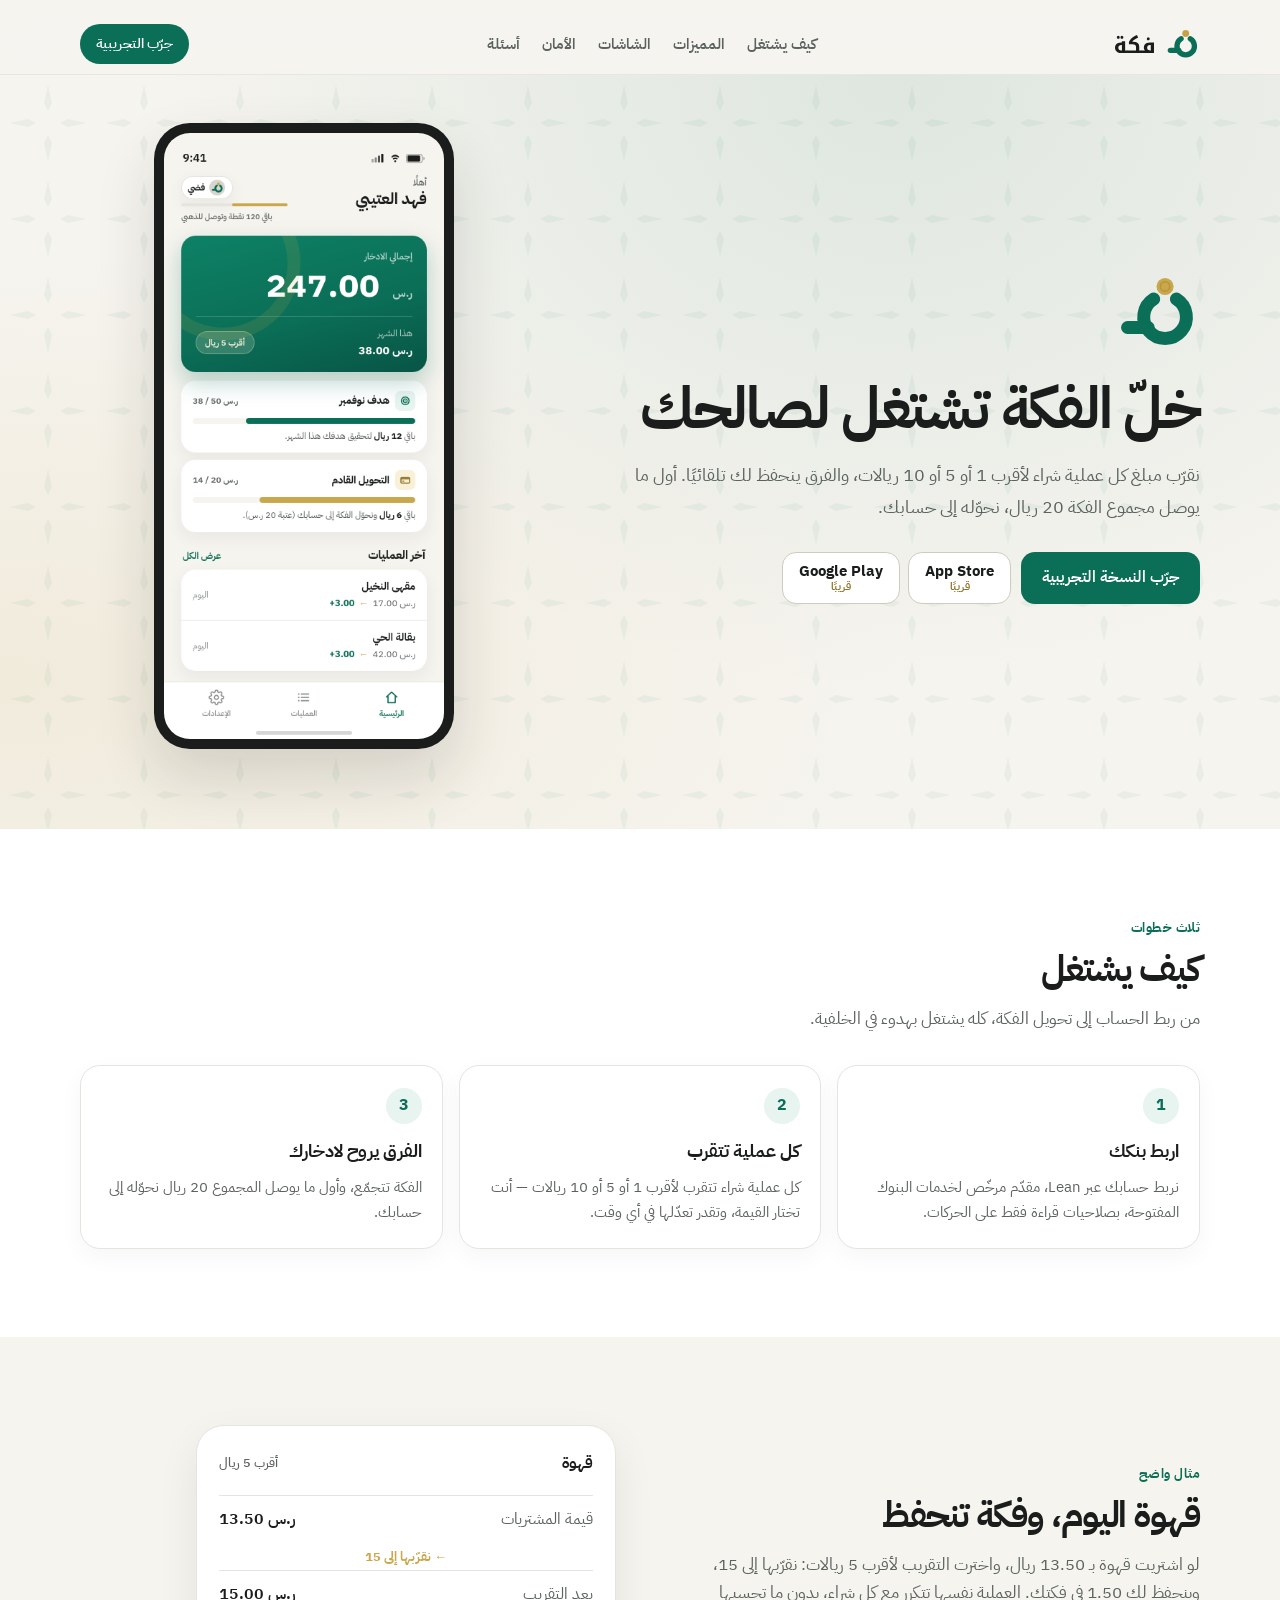
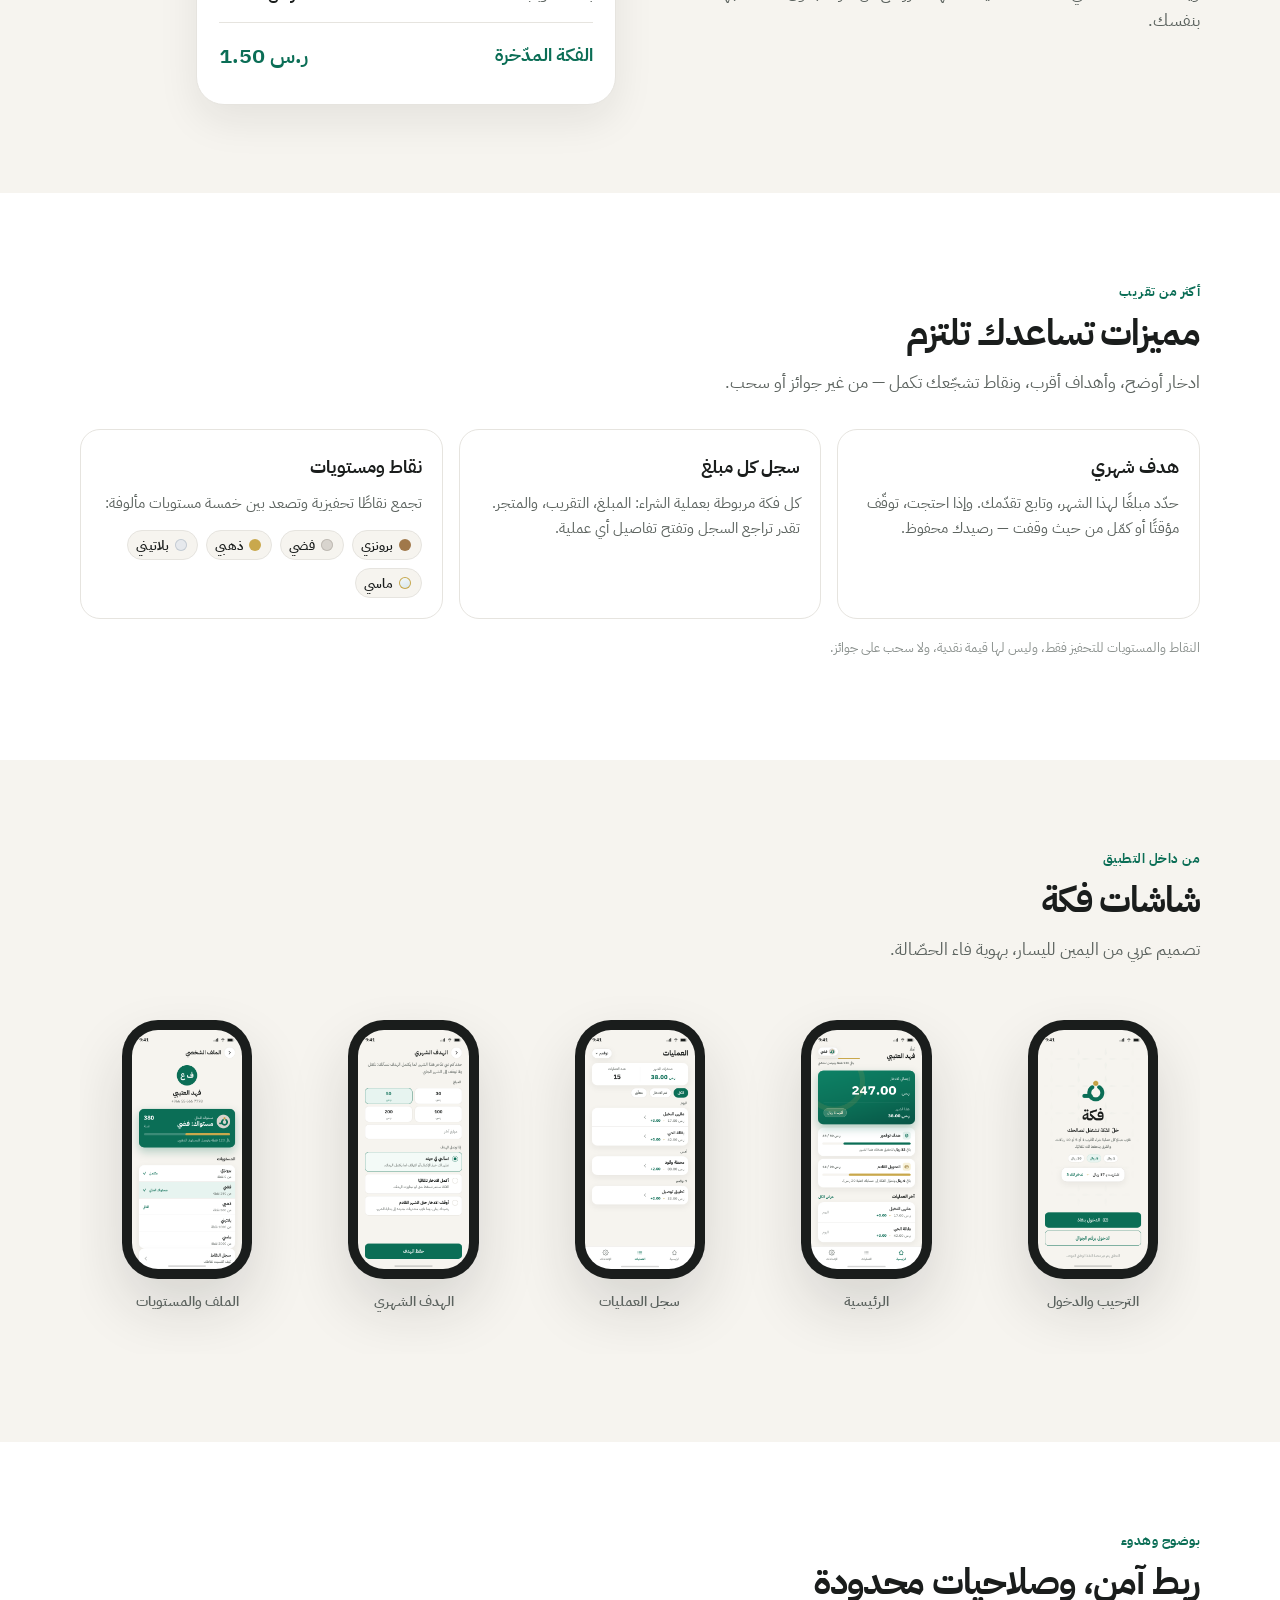
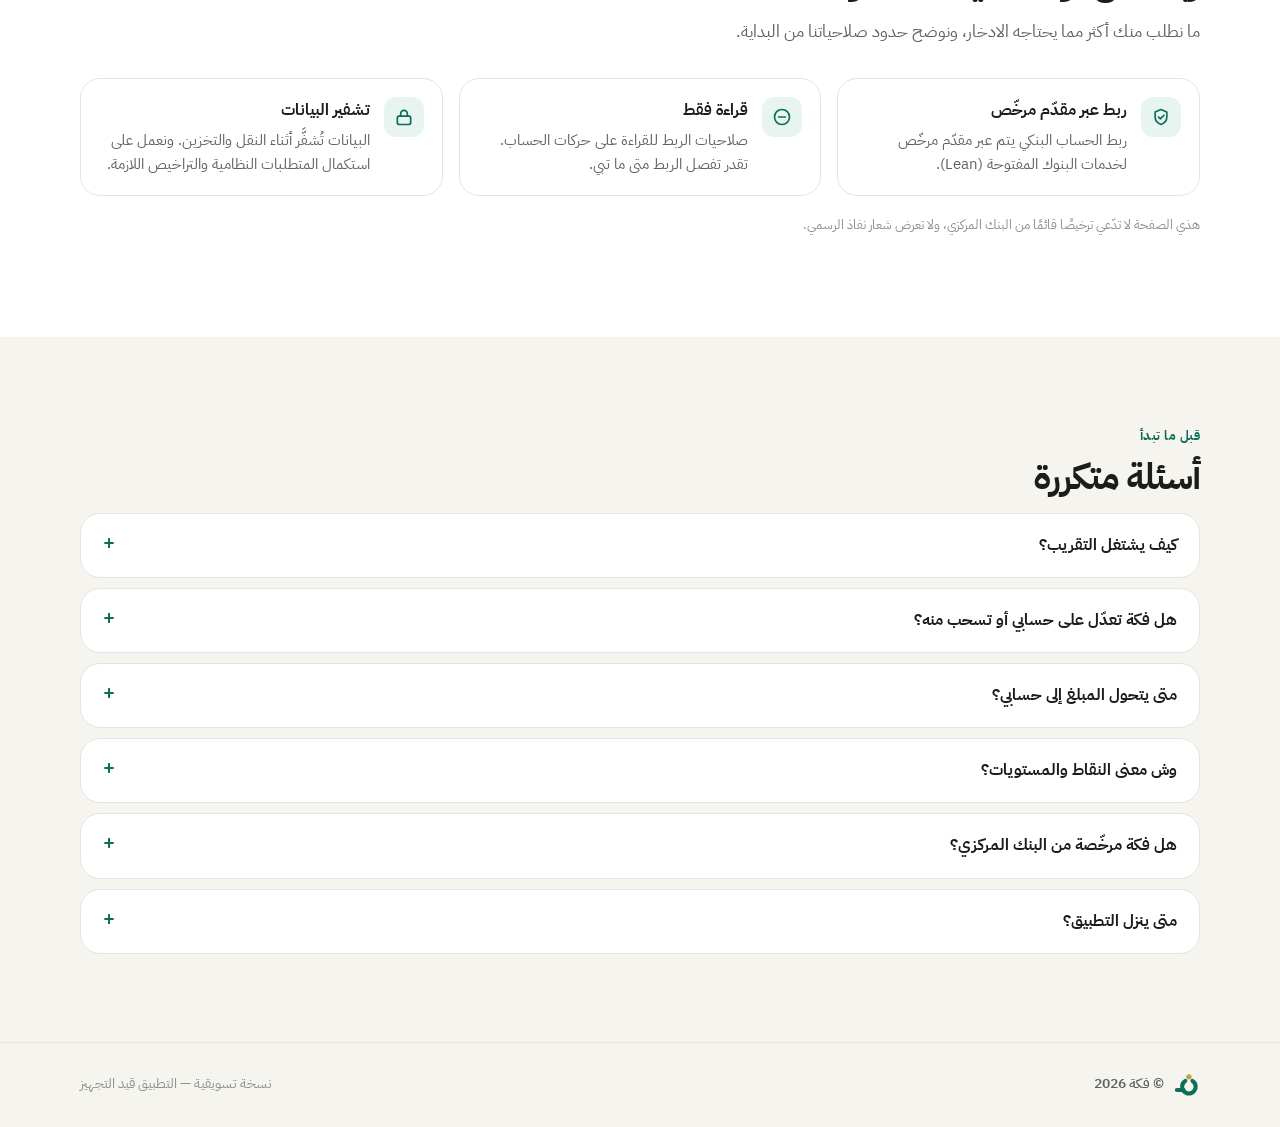
==== index.html @ 45e8d97d "Add the Fakka Arabic marketing landing page Mobile-first RTL page with the approved Fa al-Hissala ma" ====
<!DOCTYPE html>
<html lang="ar" dir="rtl">
<head>
  <meta charset="UTF-8" />
  <meta http-equiv="Cache-Control" content="no-cache, no-store, must-revalidate" />
  <meta name="viewport" content="width=device-width, initial-scale=1, viewport-fit=cover" />
  <meta name="theme-color" content="#F6F4EF" />
  <meta name="description" content="فكة تقرّب مبلغ كل عملية شراء وتحفظ الفرق في ادخارك تلقائيًا. اربط بنكك، وخلّ الفكة تشتغل لصالحك." />
  <meta name="apple-mobile-web-app-title" content="فكة" />
  <title>فكة — ادّخر فكة كل عملية تلقائيًا</title>
  <link rel="icon" type="image/png" href="icons/icon-192.png" />
  <link rel="apple-touch-icon" href="icons/apple-touch-icon.png" />
  <link rel="stylesheet" href="css/landing.css?v=20261116v" />
</head>
<body>
  <header class="site-header" id="top">
    <div class="wrap header-inner">
      <a class="brand" href="#top" aria-label="فكة — الصفحة الرئيسية">
        <img class="mark" src="img/logo/mark.svg" width="36" height="36" alt="" />
        <img class="word" src="img/logo/wordmark.svg" height="22" alt="فكة" />
      </a>
      <nav class="nav-links" aria-label="أقسام الصفحة">
        <a href="#how">كيف يشتغل</a>
        <a href="#features">المميزات</a>
        <a href="#screens">الشاشات</a>
        <a href="#trust">الأمان</a>
        <a href="#faq">أسئلة</a>
      </nav>
      <a class="header-cta" href="https://fakka-prototype.onrender.com/">جرّب التجريبية</a>
      <button type="button" class="nav-toggle" id="nav-toggle" aria-expanded="false" aria-controls="nav-panel" aria-label="القائمة">
        <svg width="18" height="18" viewBox="0 0 24 24" fill="none" stroke="currentColor" stroke-width="2.2" stroke-linecap="round" aria-hidden="true"><path d="M4 7h16M4 12h16M4 17h16"/></svg>
      </button>
    </div>
    <nav class="nav-panel wrap" id="nav-panel" hidden>
      <a href="#how">كيف يشتغل</a>
      <a href="#features">المميزات</a>
      <a href="#screens">الشاشات</a>
      <a href="#trust">الأمان</a>
      <a href="#faq">أسئلة</a>
    </nav>
  </header>

  <main>
    <section class="hero">
      <div class="hero-bg" aria-hidden="true"></div>
      <div class="wrap hero-grid">
        <div>
          <img class="hero-logo" src="img/logo/mark.svg" width="88" height="88" alt="شعار فكة — فاء الحصّالة" />
          <h1>خلّ الفكة تشتغل لصالحك</h1>
          <p class="lede">نقرّب مبلغ كل عملية شراء لأقرب 1 أو 5 أو 10 ريالات، والفرق ينحفظ لك تلقائيًا. أول ما يوصل مجموع الفكة 20 ريال، نحوّله إلى حسابك.</p>
          <div class="cta-row">
            <a class="btn btn-primary" href="https://fakka-prototype.onrender.com/">جرّب النسخة التجريبية</a>
            <div class="stores" aria-label="تحميل التطبيق">
              <span class="btn btn-store" aria-disabled="true">
                <span class="store-name">App Store</span>
                <span class="soon">قريبًا</span>
              </span>
              <span class="btn btn-store" aria-disabled="true">
                <span class="store-name">Google Play</span>
                <span class="soon">قريبًا</span>
              </span>
            </div>
          </div>
        </div>
        <div>
          <figure class="phone-frame">
            <img src="img/screens/home.png" width="780" height="1688" alt="الشاشة الرئيسية في فكة، تعرض إجمالي الادخار ومستوى فضي" />
          </figure>
        </div>
      </div>
    </section>

    <section class="section alt" id="how">
      <div class="wrap">
        <div class="section-kicker">ثلاث خطوات</div>
        <h2>كيف يشتغل</h2>
        <p class="section-lead">من ربط الحساب إلى تحويل الفكة، كله يشتغل بهدوء في الخلفية.</p>
        <div class="steps">
          <article class="step">
            <div class="step-n">1</div>
            <h3>اربط بنكك</h3>
            <p>نربط حسابك عبر <span class="ltr">Lean</span>، مقدّم مرخّص لخدمات البنوك المفتوحة، بصلاحيات قراءة فقط على الحركات.</p>
          </article>
          <article class="step">
            <div class="step-n">2</div>
            <h3>كل عملية تتقرب</h3>
            <p>كل عملية شراء تتقرب لأقرب 1 أو 5 أو 10 ريالات — أنت تختار القيمة، وتقدر تعدّلها في أي وقت.</p>
          </article>
          <article class="step">
            <div class="step-n">3</div>
            <h3>الفرق يروح لادخارك</h3>
            <p>الفكة تتجمّع، وأول ما يوصل المجموع 20 ريال نحوّله إلى حسابك.</p>
          </article>
        </div>
      </div>
    </section>

    <section class="section" id="example">
      <div class="wrap example">
        <div>
          <div class="section-kicker">مثال واضح</div>
          <h2>قهوة اليوم، وفكة تنحفظ</h2>
          <p class="section-lead">لو اشتريت قهوة بـ <span class="ltr">13.50</span> ريال، واخترت التقريب لأقرب 5 ريالات: نقرّبها إلى 15، وينحفظ لك 1.50 في فكتك. العملية نفسها تتكرر مع كل شراء، بدون ما تحسبها بنفسك.</p>
        </div>
        <div class="receipt" aria-label="مثال تقريب عملية قهوة">
          <div class="receipt-head">قهوة <span>أقرب 5 ريال</span></div>
          <div class="receipt-row"><span>قيمة المشتريات</span><span class="amt ltr">13.50 ر.س</span></div>
          <div class="arrow-note">← نقرّبها إلى 15</div>
          <div class="receipt-row"><span>بعد التقريب</span><span class="amt ltr">15.00 ر.س</span></div>
          <div class="receipt-row save"><span>الفكة المدّخرة</span><span class="amt ltr">1.50 ر.س</span></div>
        </div>
      </div>
    </section>

    <section class="section alt" id="features">
      <div class="wrap">
        <div class="section-kicker">أكثر من تقريب</div>
        <h2>مميزات تساعدك تلتزم</h2>
        <p class="section-lead">ادخار أوضح، وأهداف أقرب، ونقاط تشجّعك تكمل — من غير جوائز أو سحب.</p>
        <div class="features">
          <article class="feature">
            <h3>هدف شهري</h3>
            <p>حدّد مبلغًا لهذا الشهر، وتابع تقدّمك. وإذا احتجت، توقّف مؤقتًا أو كمّل من حيث وقفت — رصيدك محفوظ.</p>
          </article>
          <article class="feature">
            <h3>سجل كل مبلغ</h3>
            <p>كل فكة مربوطة بعملية الشراء: المبلغ، التقريب، والمتجر. تقدر تراجع السجل وتفتح تفاصيل أي عملية.</p>
          </article>
          <article class="feature">
            <h3>نقاط ومستويات</h3>
            <p>تجمع نقاطًا تحفيزية وتصعد بين خمسة مستويات مألوفة:</p>
            <div class="levels" aria-label="المستويات">
              <span class="level"><i class="dot l1" aria-hidden="true"></i>برونزي</span>
              <span class="level"><i class="dot l2" aria-hidden="true"></i>فضي</span>
              <span class="level"><i class="dot l3" aria-hidden="true"></i>ذهبي</span>
              <span class="level"><i class="dot l4" aria-hidden="true"></i>بلاتيني</span>
              <span class="level"><i class="dot l5" aria-hidden="true"></i>ماسي</span>
            </div>
          </article>
        </div>
        <p class="legal-note">النقاط والمستويات للتحفيز فقط، وليس لها قيمة نقدية، ولا سحب على جوائز.</p>
      </div>
    </section>

    <section class="section" id="screens">
      <div class="wrap">
        <div class="section-kicker">من داخل التطبيق</div>
        <h2>شاشات فكة</h2>
        <p class="section-lead">تصميم عربي من اليمين لليسار، بهوية فاء الحصّالة.</p>
        <div class="showcase-track">
          <figure class="shot">
            <div class="phone-frame"><img src="img/screens/welcome.png" width="780" height="1688" alt="شاشة الترحيب في فكة مع خيار الدخول بنفاذ أو برقم الجوال" /></div>
            <figcaption>الترحيب والدخول</figcaption>
          </figure>
          <figure class="shot">
            <div class="phone-frame"><img src="img/screens/home.png" width="780" height="1688" alt="الشاشة الرئيسية وتعرض إجمالي الادخار والهدف الشهري" /></div>
            <figcaption>الرئيسية</figcaption>
          </figure>
          <figure class="shot">
            <div class="phone-frame"><img src="img/screens/history.png" width="780" height="1688" alt="سجل العمليات مع مبلغ كل عملية والفكة المدّخرة" /></div>
            <figcaption>سجل العمليات</figcaption>
          </figure>
          <figure class="shot">
            <div class="phone-frame"><img src="img/screens/goal.png" width="780" height="1688" alt="إعدادات الهدف الشهري وخيارات الإيقاف والمتابعة" /></div>
            <figcaption>الهدف الشهري</figcaption>
          </figure>
          <figure class="shot">
            <div class="phone-frame"><img src="img/screens/profile.png" width="780" height="1688" alt="الملف الشخصي مع سلّم المستويات من برونزي إلى ماسي" /></div>
            <figcaption>الملف والمستويات</figcaption>
          </figure>
        </div>
      </div>
    </section>

    <section class="section alt" id="trust">
      <div class="wrap">
        <div class="section-kicker">بوضوح وهدوء</div>
        <h2>ربط آمن، وصلاحيات محدودة</h2>
        <p class="section-lead">ما نطلب منك أكثر مما يحتاجه الادخار، ونوضح حدود صلاحياتنا من البداية.</p>
        <div class="trust">
          <article class="trust-item">
            <div class="trust-ico" aria-hidden="true">
              <svg width="20" height="20" viewBox="0 0 24 24" fill="none" stroke="currentColor" stroke-width="2" stroke-linecap="round" stroke-linejoin="round"><path d="M12 3l7 3v6c0 4.5-3 7.5-7 9-4-1.5-7-4.5-7-9V6l7-3z"/><path d="M9 12l2.2 2.2L15.5 10"/></svg>
            </div>
            <div>
              <h3>ربط عبر مقدّم مرخّص</h3>
              <p>ربط الحساب البنكي يتم عبر مقدّم مرخّص لخدمات البنوك المفتوحة (<span class="ltr">Lean</span>).</p>
            </div>
          </article>
          <article class="trust-item">
            <div class="trust-ico" aria-hidden="true">
              <svg width="20" height="20" viewBox="0 0 24 24" fill="none" stroke="currentColor" stroke-width="2" stroke-linecap="round"><circle cx="12" cy="12" r="9"/><path d="M8 12h8"/></svg>
            </div>
            <div>
              <h3>قراءة فقط</h3>
              <p>صلاحيات الربط للقراءة على حركات الحساب. تقدر تفصل الربط متى ما تبي.</p>
            </div>
          </article>
          <article class="trust-item">
            <div class="trust-ico" aria-hidden="true">
              <svg width="20" height="20" viewBox="0 0 24 24" fill="none" stroke="currentColor" stroke-width="2" stroke-linecap="round"><rect x="4" y="11" width="16" height="10" rx="2"/><path d="M8 11V8a4 4 0 0 1 8 0v3"/></svg>
            </div>
            <div>
              <h3>تشفير البيانات</h3>
              <p>البيانات تُشفَّر أثناء النقل والتخزين. ونعمل على استكمال المتطلبات النظامية والتراخيص اللازمة.</p>
            </div>
          </article>
        </div>
        <p class="legal-note">هذي الصفحة لا تدّعي ترخيصًا قائمًا من البنك المركزي، ولا تعرض شعار نفاذ الرسمي.</p>
      </div>
    </section>

    <section class="section" id="faq">
      <div class="wrap">
        <div class="section-kicker">قبل ما تبدأ</div>
        <h2>أسئلة متكررة</h2>
        <div class="faq">
          <details>
            <summary>كيف يشتغل التقريب؟</summary>
            <div class="ans">تختار تقريب كل عملية لأقرب 1 أو 5 أو 10 ريالات. لو دفعت 13.50 واخترت أقرب 5، نقرّبها إلى 15 وينحفظ الفرق 1.50 في فكتك.</div>
          </details>
          <details>
            <summary>هل فكة تعدّل على حسابي أو تسحب منه؟</summary>
            <div class="ans">ربط البنك عبر <span class="ltr">Lean</span> بصلاحيات قراءة على الحركات. ما نفتح صلاحيات مطلقة على حسابك. تحويل الفكة إلى حسابك يتم عند وصول المجموع 20 ريال، وفق آلية التطبيق.</div>
          </details>
          <details>
            <summary>متى يتحول المبلغ إلى حسابي؟</summary>
            <div class="ans">لما يجتمع في فكتك 20 ريال أو أكثر، نحوّل المجموع إلى حسابك. تقدر تتابع الرصيد وقربه من التحويل من الشاشة الرئيسية.</div>
          </details>
          <details>
            <summary>وش معنى النقاط والمستويات؟</summary>
            <div class="ans">النقاط والمستويات (برونزي، فضي، ذهبي، بلاتيني، وماسي) للتحفيز فقط. ما لها قيمة نقدية، وما فيها سحب أو جوائز عشوائية، وما تُستبدل فلوسًا.</div>
          </details>
          <details>
            <summary>هل فكة مرخّصة من البنك المركزي؟</summary>
            <div class="ans">نعمل على الحصول على التراخيص اللازمة واستكمال المتطلبات النظامية. في هذه المرحلة لا ندّعي ترخيصًا قائمًا من البنك المركزي السعودي.</div>
          </details>
          <details>
            <summary>متى ينزل التطبيق؟</summary>
            <div class="ans">التطبيق قريبًا على <span class="ltr">App Store</span> و<span class="ltr">Google Play</span>. وإلى أن ينزل، تقدر تجرّب النسخة التجريبية للتصميم من الزر في أعلى الصفحة.</div>
          </details>
        </div>
      </div>
    </section>
  </main>

  <footer class="site-footer">
    <div class="wrap footer-inner">
      <div class="footer-brand">
        <img src="img/logo/mark.svg" width="28" height="28" alt="" />
        <span>© فكة 2026</span>
      </div>
      <div>نسخة تسويقية — التطبيق قيد التجهيز</div>
    </div>
  </footer>

  <script>
    (function () {
      var header = document.querySelector(".site-header");
      var btn = document.getElementById("nav-toggle");
      var panel = document.getElementById("nav-panel");
      if (!btn || !header || !panel) return;
      btn.addEventListener("click", function () {
        var open = header.classList.toggle("open");
        btn.setAttribute("aria-expanded", open ? "true" : "false");
        if (open) panel.removeAttribute("hidden");
        else panel.setAttribute("hidden", "");
      });
      panel.querySelectorAll("a").forEach(function (a) {
        a.addEventListener("click", function () {
          header.classList.remove("open");
          btn.setAttribute("aria-expanded", "false");
          panel.setAttribute("hidden", "");
        });
      });
    })();
  </script>
</body>
</html>
---- css/landing.css ----
@font-face {
  font-family: "IBM Plex Sans Arabic";
  font-style: normal;
  font-weight: 400;
  font-display: swap;
  src: url("../fonts/regular-ar.woff2") format("woff2");
  unicode-range: U+0600-06FF, U+0750-077F, U+0870-0891, U+0897-08E1, U+08E3-08FF, U+200C-200E, U+2010-2011, U+204F, U+2E41, U+FB50-FDFF, U+FE70-FE74, U+FE76-FEFC;
}
@font-face {
  font-family: "IBM Plex Sans Arabic";
  font-style: normal;
  font-weight: 400;
  font-display: swap;
  src: url("../fonts/regular-lat.woff2") format("woff2");
  unicode-range: U+0000-00FF, U+0131, U+0152-0153, U+02BB-02BC, U+02C6, U+02DA, U+02DC, U+0304, U+0308, U+0329, U+2000-206F, U+20AC, U+2122, U+2191, U+2193, U+2212, U+2215, U+FEFF, U+FFFD;
}
@font-face {
  font-family: "IBM Plex Sans Arabic";
  font-style: normal;
  font-weight: 500;
  font-display: swap;
  src: url("../fonts/medium-ar.woff2") format("woff2");
  unicode-range: U+0600-06FF, U+0750-077F, U+0870-0891, U+0897-08E1, U+08E3-08FF, U+200C-200E, U+2010-2011, U+204F, U+2E41, U+FB50-FDFF, U+FE70-FE74, U+FE76-FEFC;
}
@font-face {
  font-family: "IBM Plex Sans Arabic";
  font-style: normal;
  font-weight: 500;
  font-display: swap;
  src: url("../fonts/medium-lat.woff2") format("woff2");
  unicode-range: U+0000-00FF, U+0131, U+0152-0153, U+02BB-02BC, U+02C6, U+02DA, U+02DC, U+0304, U+0308, U+0329, U+2000-206F, U+20AC, U+2122, U+2191, U+2193, U+2212, U+2215, U+FEFF, U+FFFD;
}
@font-face {
  font-family: "IBM Plex Sans Arabic";
  font-style: normal;
  font-weight: 600;
  font-display: swap;
  src: url("../fonts/semibold-ar.woff2") format("woff2");
  unicode-range: U+0600-06FF, U+0750-077F, U+0870-0891, U+0897-08E1, U+08E3-08FF, U+200C-200E, U+2010-2011, U+204F, U+2E41, U+FB50-FDFF, U+FE70-FE74, U+FE76-FEFC;
}
@font-face {
  font-family: "IBM Plex Sans Arabic";
  font-style: normal;
  font-weight: 600;
  font-display: swap;
  src: url("../fonts/semibold-lat.woff2") format("woff2");
  unicode-range: U+0000-00FF, U+0131, U+0152-0153, U+02BB-02BC, U+02C6, U+02DA, U+02DC, U+0304, U+0308, U+0329, U+2000-206F, U+20AC, U+2122, U+2191, U+2193, U+2212, U+2215, U+FEFF, U+FFFD;
}
@font-face {
  font-family: "IBM Plex Sans Arabic";
  font-style: normal;
  font-weight: 700;
  font-display: swap;
  src: url("../fonts/bold-ar.woff2") format("woff2");
  unicode-range: U+0600-06FF, U+0750-077F, U+0870-0891, U+0897-08E1, U+08E3-08FF, U+200C-200E, U+2010-2011, U+204F, U+2E41, U+FB50-FDFF, U+FE70-FE74, U+FE76-FEFC;
}
@font-face {
  font-family: "IBM Plex Sans Arabic";
  font-style: normal;
  font-weight: 700;
  font-display: swap;
  src: url("../fonts/bold-lat.woff2") format("woff2");
  unicode-range: U+0000-00FF, U+0131, U+0152-0153, U+02BB-02BC, U+02C6, U+02DA, U+02DC, U+0304, U+0308, U+0329, U+2000-206F, U+20AC, U+2122, U+2191, U+2193, U+2212, U+2215, U+FEFF, U+FFFD;
}

:root {
  --fk-primary: #0B6E56;
  --fk-primary-hover: #085546;
  --fk-primary-soft: #E7F4F0;
  --fk-gold: #C9A84C;
  --fk-gold-soft: #F8F1D8;
  --fk-canvas: #F6F4EF;
  --fk-surface: #FFFFFF;
  --fk-ink: #1A1D1C;
  --fk-ink-secondary: #5C635F;
  --fk-ink-tertiary: #8B918E;
  --fk-line: #E6E4DF;
  --fk-line-strong: #D0CBC0;
  --fk-radius-md: 14px;
  --fk-radius-lg: 20px;
  --fk-radius-xl: 28px;
  --fk-shadow: 0 16px 40px rgba(26, 29, 28, 0.08);
  --fk-shadow-lg: 0 28px 60px rgba(26, 29, 28, 0.14);
  --pad: 20px;
  --max: 1120px;
  --safe-top: max(env(safe-area-inset-top, 0px), 16px);
}

*, *::before, *::after { box-sizing: border-box; }
html {
  margin: 0;
  padding: 0;
  overflow-x: hidden;
  overflow-y: auto;
  -webkit-overflow-scrolling: touch;
  background: var(--fk-canvas);
}
body {
  margin: 0;
  padding: 0;
  min-height: 100vh;
  min-height: 100svh;
  overflow-x: hidden;
  color: var(--fk-ink);
  font-family: "IBM Plex Sans Arabic", "Segoe UI", Tahoma, sans-serif;
  font-weight: 400;
  line-height: 1.7;
  background: var(--fk-canvas);
  -webkit-font-smoothing: antialiased;
}
img { max-width: 100%; height: auto; display: block; }
a { color: var(--fk-primary); }
button, a { -webkit-tap-highlight-color: transparent; }
.ltr { direction: ltr; unicode-bidi: isolate; }

.wrap {
  width: min(var(--max), calc(100% - 2 * var(--pad)));
  margin-inline: auto;
}

/* Header — sticky, not a locked document */
.site-header {
  position: sticky;
  top: 0;
  z-index: 30;
  padding-top: calc(var(--safe-top) + 8px);
  padding-bottom: 10px;
  background: rgba(246, 244, 239, 0.88);
  -webkit-backdrop-filter: blur(18px);
  backdrop-filter: blur(18px);
  border-bottom: 1px solid rgba(26, 29, 28, 0.06);
}
.header-inner {
  display: flex;
  align-items: center;
  justify-content: space-between;
  gap: 16px;
}
.brand {
  display: flex;
  align-items: center;
  gap: 8px;
  text-decoration: none;
  color: inherit;
  flex-shrink: 0;
}
.brand img.mark { width: 36px; height: 36px; }
.brand img.word { height: 22px; width: auto; }
.nav-links {
  display: none;
  align-items: center;
  gap: 22px;
}
.nav-links a {
  text-decoration: none;
  color: var(--fk-ink-secondary);
  font-size: 14.5px;
  font-weight: 600;
}
.nav-links a:hover { color: var(--fk-primary); }
.header-cta {
  display: inline-flex;
  align-items: center;
  height: 40px;
  padding: 0 16px;
  border-radius: 999px;
  background: var(--fk-primary);
  color: #fff !important;
  text-decoration: none;
  font-size: 13.5px;
  font-weight: 600;
}
.header-cta:hover { background: var(--fk-primary-hover); }
.nav-toggle {
  display: inline-flex;
  align-items: center;
  justify-content: center;
  width: 40px;
  height: 40px;
  border: 1px solid var(--fk-line);
  border-radius: 12px;
  background: var(--fk-surface);
  color: var(--fk-ink);
  cursor: pointer;
}
.nav-panel {
  display: none;
  flex-direction: column;
  gap: 4px;
  padding: 8px var(--pad) 12px;
}
.nav-panel a {
  display: block;
  padding: 10px 4px;
  text-decoration: none;
  color: var(--fk-ink);
  font-weight: 600;
}
.site-header.open .nav-panel { display: flex; }

/* Hero */
.hero {
  position: relative;
  padding: 28px 0 56px;
  overflow: hidden;
}
.hero-bg {
  pointer-events: none;
  position: absolute;
  inset: 0;
  background-image:
    radial-gradient(ellipse at 70% 0%, rgba(11, 110, 86, 0.10), transparent 58%),
    radial-gradient(ellipse at 0% 80%, rgba(201, 168, 76, 0.12), transparent 50%),
    url("data:image/svg+xml;utf8,<svg xmlns='http://www.w3.org/2000/svg' width='96' height='96' viewBox='0 0 96 96'><path d='M48 10 L52 28 L48 36 L44 28 Z M48 86 L52 68 L48 60 L44 68 Z M10 48 L28 44 L36 48 L28 52 Z M86 48 L68 44 L60 48 L68 52 Z' fill='%230B6E56' fill-opacity='0.06'/></svg>");
  background-size: auto, auto, 96px 96px;
}
.hero-grid {
  position: relative;
  display: grid;
  gap: 36px;
  align-items: center;
}
.hero-logo { width: 88px; height: 88px; margin-bottom: 18px; }
.hero h1 {
  margin: 0;
  font-size: clamp(32px, 7.2vw, 58px);
  font-weight: 700;
  line-height: 1.22;
  letter-spacing: -0.03em;
}
.lede {
  margin: 14px 0 0;
  max-width: 36em;
  font-size: clamp(16px, 2.2vw, 18px);
  line-height: 1.8;
  color: var(--fk-ink-secondary);
}
.cta-row {
  display: flex;
  flex-wrap: wrap;
  gap: 10px;
  margin-top: 28px;
  align-items: center;
}
.btn {
  display: inline-flex;
  align-items: center;
  justify-content: center;
  gap: 8px;
  min-height: 52px;
  padding: 0 20px;
  border-radius: var(--fk-radius-md);
  font-family: inherit;
  font-size: 16px;
  font-weight: 600;
  text-decoration: none;
  border: 1.5px solid transparent;
}
.btn-primary { background: var(--fk-primary); color: #fff; }
.btn-primary:hover { background: var(--fk-primary-hover); }
.btn-store {
  background: var(--fk-surface);
  color: var(--fk-ink);
  border-color: var(--fk-line-strong);
  cursor: default;
  flex-direction: column;
  gap: 0;
  min-height: 52px;
  padding: 7px 16px;
  line-height: 1.25;
  text-align: center;
}
.btn-store .store-name { font-size: 14.5px; font-weight: 700; }
.btn-store .soon {
  font-size: 11px;
  font-weight: 600;
  color: #8A6A1E;
}
.stores { display: flex; flex-wrap: wrap; gap: 8px; }

.phone-frame {
  width: min(260px, 70vw);
  margin: 0 auto;
  background: #1A1D1C;
  border-radius: 36px;
  padding: 10px;
  box-shadow: var(--fk-shadow-lg);
}
.phone-frame img {
  width: 100%;
  border-radius: 26px;
  display: block;
}

/* Sections */
.section { padding: 64px 0; }
.section.alt { background: #fff; }
.section-kicker {
  font-size: 12.5px;
  font-weight: 700;
  letter-spacing: 0.04em;
  color: var(--fk-primary);
  margin-bottom: 8px;
}
.section h2 {
  margin: 0 0 12px;
  font-size: clamp(26px, 4vw, 36px);
  font-weight: 700;
  letter-spacing: -0.03em;
  line-height: 1.3;
}
.section-lead {
  margin: 0 0 32px;
  max-width: 36em;
  color: var(--fk-ink-secondary);
  font-size: 16.5px;
}

.steps {
  display: grid;
  gap: 16px;
}
.step {
  background: var(--fk-surface);
  border: 1px solid var(--fk-line);
  border-radius: var(--fk-radius-lg);
  padding: 22px 20px;
  box-shadow: 0 8px 24px rgba(26, 29, 28, 0.04);
}
.step-n {
  width: 36px;
  height: 36px;
  border-radius: 50%;
  background: var(--fk-primary-soft);
  color: var(--fk-primary);
  font-weight: 700;
  display: flex;
  align-items: center;
  justify-content: center;
  margin-bottom: 12px;
}
.step h3 { margin: 0 0 8px; font-size: 18px; font-weight: 700; }
.step p { margin: 0; color: var(--fk-ink-secondary); font-size: 15px; line-height: 1.7; }

/* Example receipt */
.example {
  display: grid;
  gap: 28px;
  align-items: center;
}
.receipt {
  background: var(--fk-surface);
  border-radius: var(--fk-radius-xl);
  box-shadow: var(--fk-shadow);
  border: 1px solid var(--fk-line);
  padding: 24px 22px 20px;
  max-width: 420px;
}
.receipt-head {
  display: flex;
  align-items: center;
  justify-content: space-between;
  margin-bottom: 18px;
  font-weight: 700;
  font-size: 16px;
}
.receipt-head span { color: var(--fk-ink-secondary); font-weight: 500; font-size: 13px; }
.receipt-row {
  display: flex;
  align-items: center;
  justify-content: space-between;
  padding: 10px 0;
  font-size: 15.5px;
  color: var(--fk-ink-secondary);
  border-top: 1px solid var(--fk-line);
}
.receipt-row .amt { font-weight: 600; color: var(--fk-ink); font-variant-numeric: tabular-nums; }
.receipt-row.save {
  color: var(--fk-primary);
  font-weight: 700;
  font-size: 18px;
  border-top: 1.5px solid var(--fk-line);
  padding-top: 14px;
  margin-top: 4px;
}
.receipt-row.save .amt { color: var(--fk-primary); font-size: 22px; }
.arrow-note {
  display: flex;
  align-items: center;
  justify-content: center;
  gap: 8px;
  color: var(--fk-gold);
  font-weight: 700;
  font-size: 13px;
  padding: 4px 0 2px;
}

/* Features */
.features {
  display: grid;
  gap: 16px;
}
.feature {
  background: var(--fk-surface);
  border: 1px solid var(--fk-line);
  border-radius: var(--fk-radius-lg);
  padding: 22px 20px 20px;
}
.feature h3 { margin: 0 0 8px; font-size: 18px; font-weight: 700; }
.feature p { margin: 0; color: var(--fk-ink-secondary); font-size: 15px; }
.levels {
  display: flex;
  flex-wrap: wrap;
  gap: 8px;
  margin-top: 14px;
}
.level {
  display: inline-flex;
  align-items: center;
  gap: 6px;
  height: 30px;
  padding: 0 10px 0 8px;
  border-radius: 999px;
  background: var(--fk-canvas);
  border: 1px solid var(--fk-line);
  font-size: 12.5px;
  font-weight: 600;
}
.dot { width: 12px; height: 12px; border-radius: 50%; flex-shrink: 0; }
.dot.l1 { background: #A0784A; }
.dot.l2 { background: #D8D4CE; box-shadow: inset 0 0 0 1px #C0BBB4; }
.dot.l3 { background: #C9A84C; }
.dot.l4 { background: #E6E9ED; box-shadow: inset 0 0 0 1px #C5CCD3; }
.dot.l5 {
  background: linear-gradient(160deg, #F7FBFC, #D5E4EA);
  box-shadow: inset 0 0 0 1px #C9A84C;
}
.legal-note {
  margin-top: 18px;
  font-size: 13px;
  color: var(--fk-ink-tertiary);
  line-height: 1.65;
}

/* Showcase */
.showcase-track {
  display: flex;
  gap: 20px;
  overflow-x: auto;
  overflow-y: hidden;
  scroll-snap-type: x mandatory;
  padding: 8px 0 24px;
  margin-inline: calc(-1 * var(--pad));
  padding-inline: var(--pad);
  -webkit-overflow-scrolling: touch;
}
.shot {
  flex: 0 0 220px;
  scroll-snap-align: start;
  text-align: center;
}
.shot figcaption {
  margin-top: 12px;
  font-size: 13.5px;
  font-weight: 600;
  color: var(--fk-ink-secondary);
}
.shot .phone-frame { width: 100%; margin: 0; }

/* Trust */
.trust {
  display: grid;
  gap: 16px;
}
.trust-item {
  display: flex;
  gap: 14px;
  align-items: flex-start;
  background: var(--fk-surface);
  border: 1px solid var(--fk-line);
  border-radius: var(--fk-radius-lg);
  padding: 18px 18px;
}
.trust-ico {
  flex-shrink: 0;
  width: 40px;
  height: 40px;
  border-radius: 12px;
  background: var(--fk-primary-soft);
  color: var(--fk-primary);
  display: flex;
  align-items: center;
  justify-content: center;
}
.trust-item h3 { margin: 0 0 4px; font-size: 16px; font-weight: 700; }
.trust-item p { margin: 0; font-size: 14.5px; color: var(--fk-ink-secondary); }

/* FAQ */
.faq { display: grid; gap: 10px; }
.faq details {
  background: var(--fk-surface);
  border: 1px solid var(--fk-line);
  border-radius: var(--fk-radius-lg);
  padding: 4px 4px;
}
.faq summary {
  cursor: pointer;
  list-style: none;
  padding: 14px 18px;
  font-weight: 700;
  font-size: 16px;
}
.faq summary::-webkit-details-marker { display: none; }
.faq summary::after {
  content: "+";
  float: left;
  color: var(--fk-primary);
  font-weight: 500;
  font-size: 20px;
  line-height: 1;
}
.faq details[open] summary::after { content: "–"; }
.faq .ans {
  padding: 0 18px 16px;
  color: var(--fk-ink-secondary);
  font-size: 15px;
  line-height: 1.75;
}

/* Footer */
.site-footer {
  padding: 28px 0 calc(28px + env(safe-area-inset-bottom, 0px));
  border-top: 1px solid var(--fk-line);
  color: var(--fk-ink-tertiary);
  font-size: 13.5px;
}
.footer-inner {
  display: flex;
  flex-wrap: wrap;
  gap: 10px 20px;
  align-items: center;
  justify-content: space-between;
}
.footer-brand { display: flex; align-items: center; gap: 8px; color: var(--fk-ink-secondary); font-weight: 600; }
.footer-brand img { width: 28px; height: 28px; }

@media (min-width: 800px) {
  :root { --pad: 32px; }
  .nav-toggle, .nav-panel { display: none !important; }
  .nav-links { display: flex; }
  .hero { padding: 48px 0 80px; }
  .hero-grid { grid-template-columns: 1.15fr 0.85fr; gap: 48px; }
  .phone-frame { width: 280px; margin: 0 auto; }
  .steps, .features, .trust { grid-template-columns: repeat(3, 1fr); }
  .example { grid-template-columns: 1fr 1fr; gap: 48px; }
  .showcase-track { margin-inline: 0; padding-inline: 2px; justify-content: space-between; gap: 16px; }
  .shot { flex: 0 1 200px; max-width: 200px; }
  .section { padding: 88px 0; }
}

@media (min-width: 1100px) {
  .shot { flex: 1 1 0; max-width: 210px; }
  .showcase-track { overflow-x: visible; }
  .hero-grid { gap: 64px; }
  .phone-frame { width: 300px; }
}
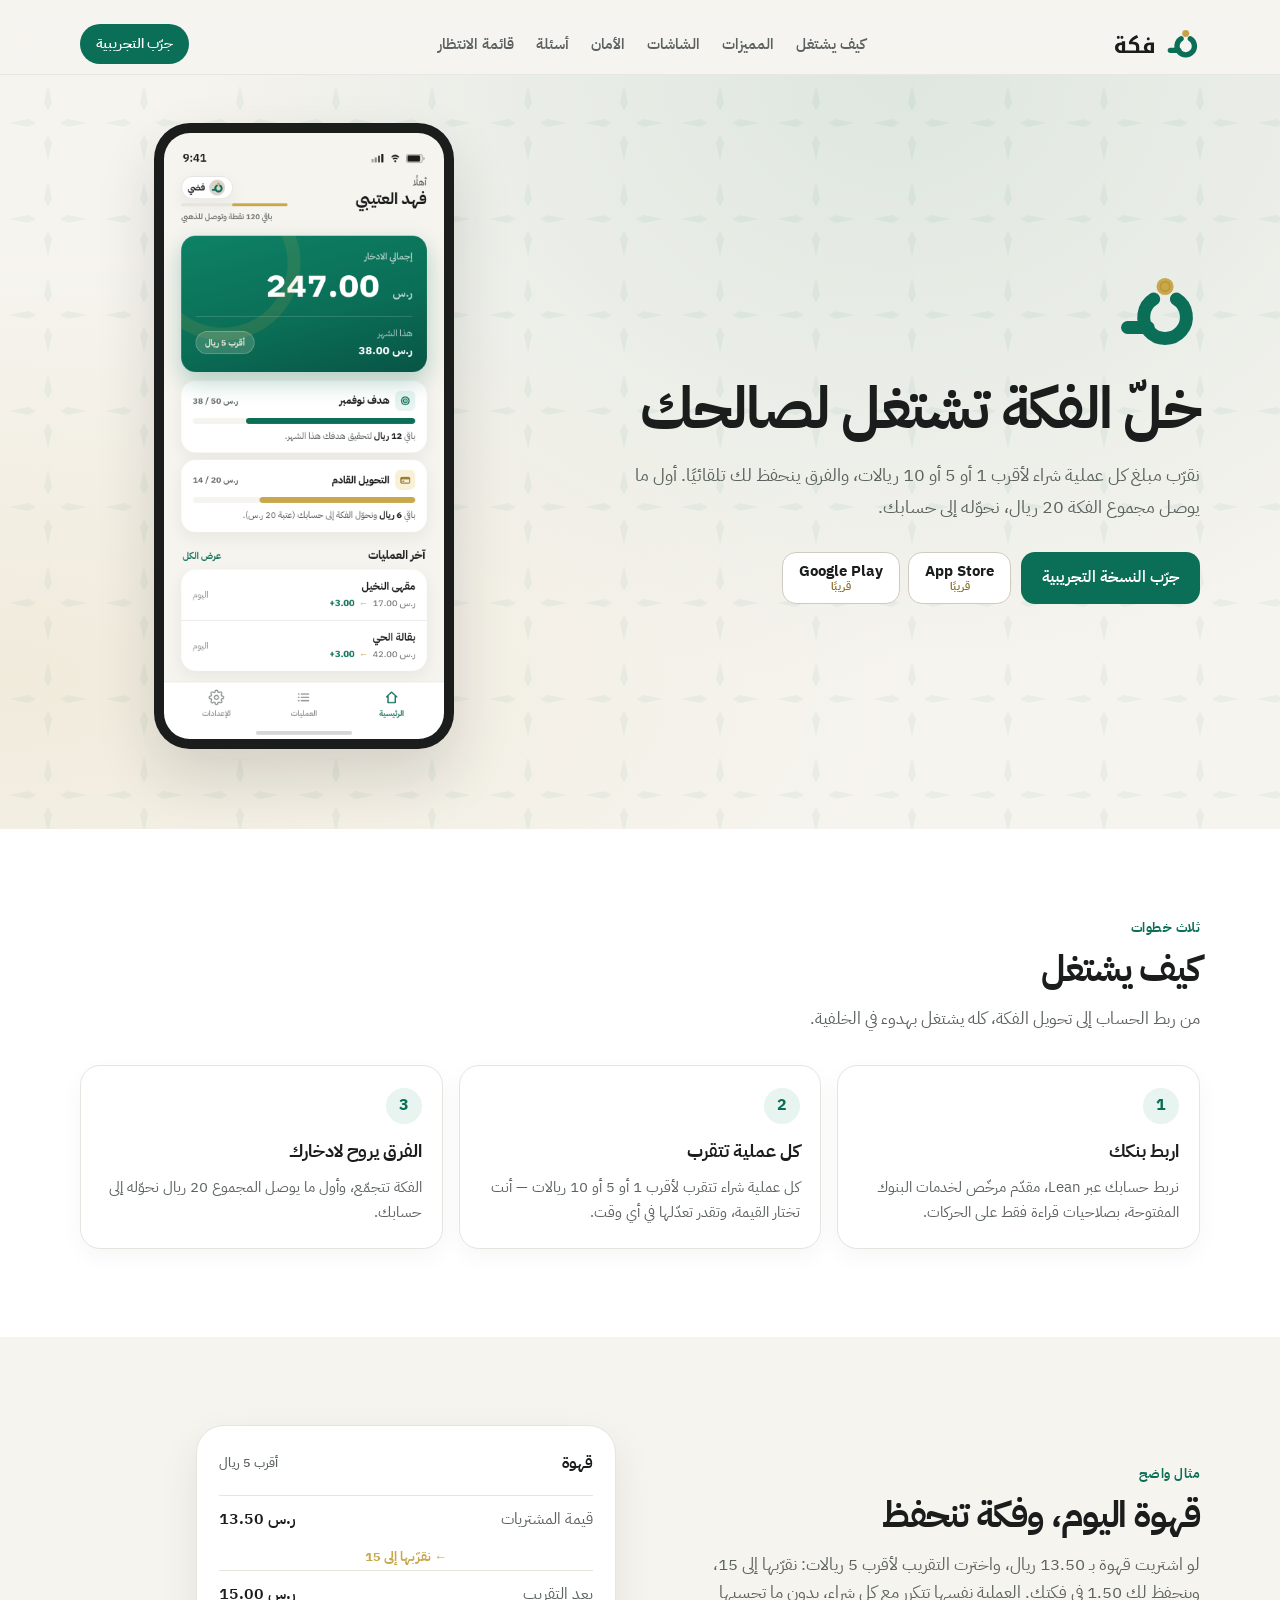
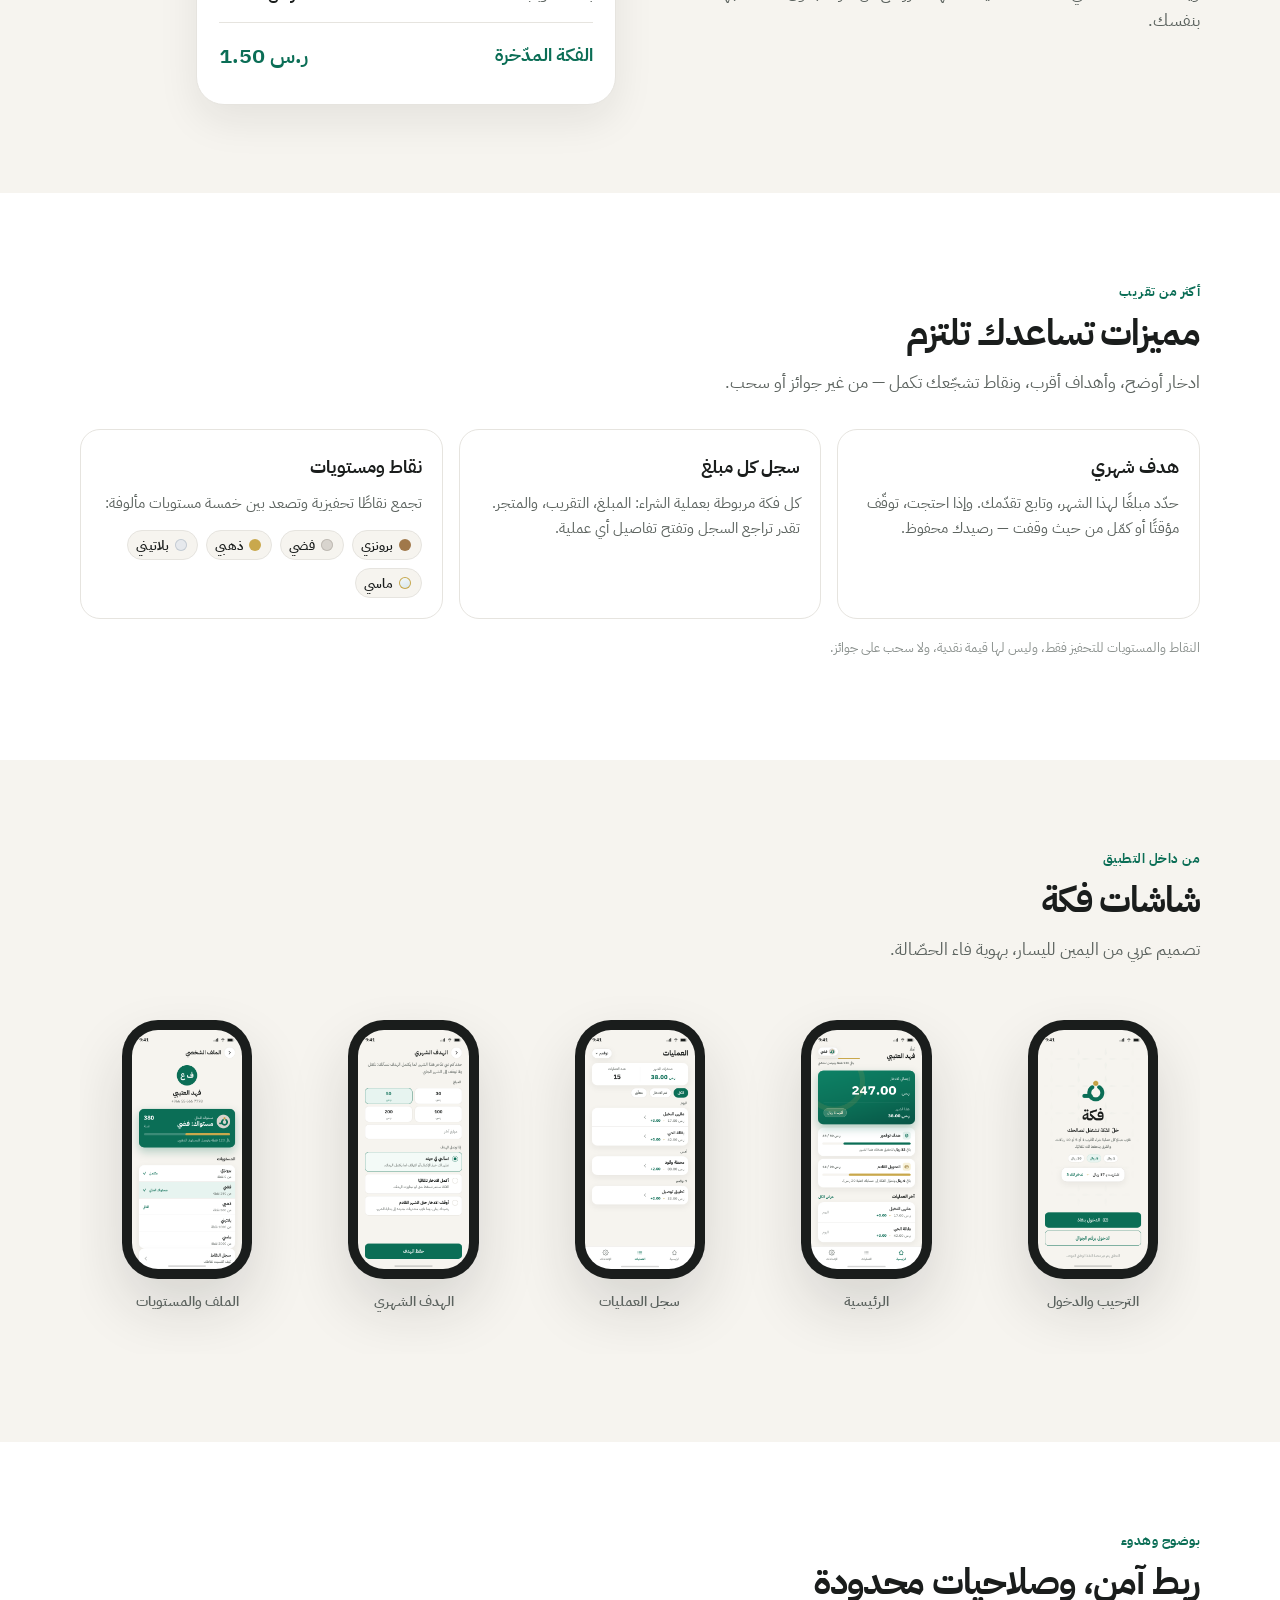
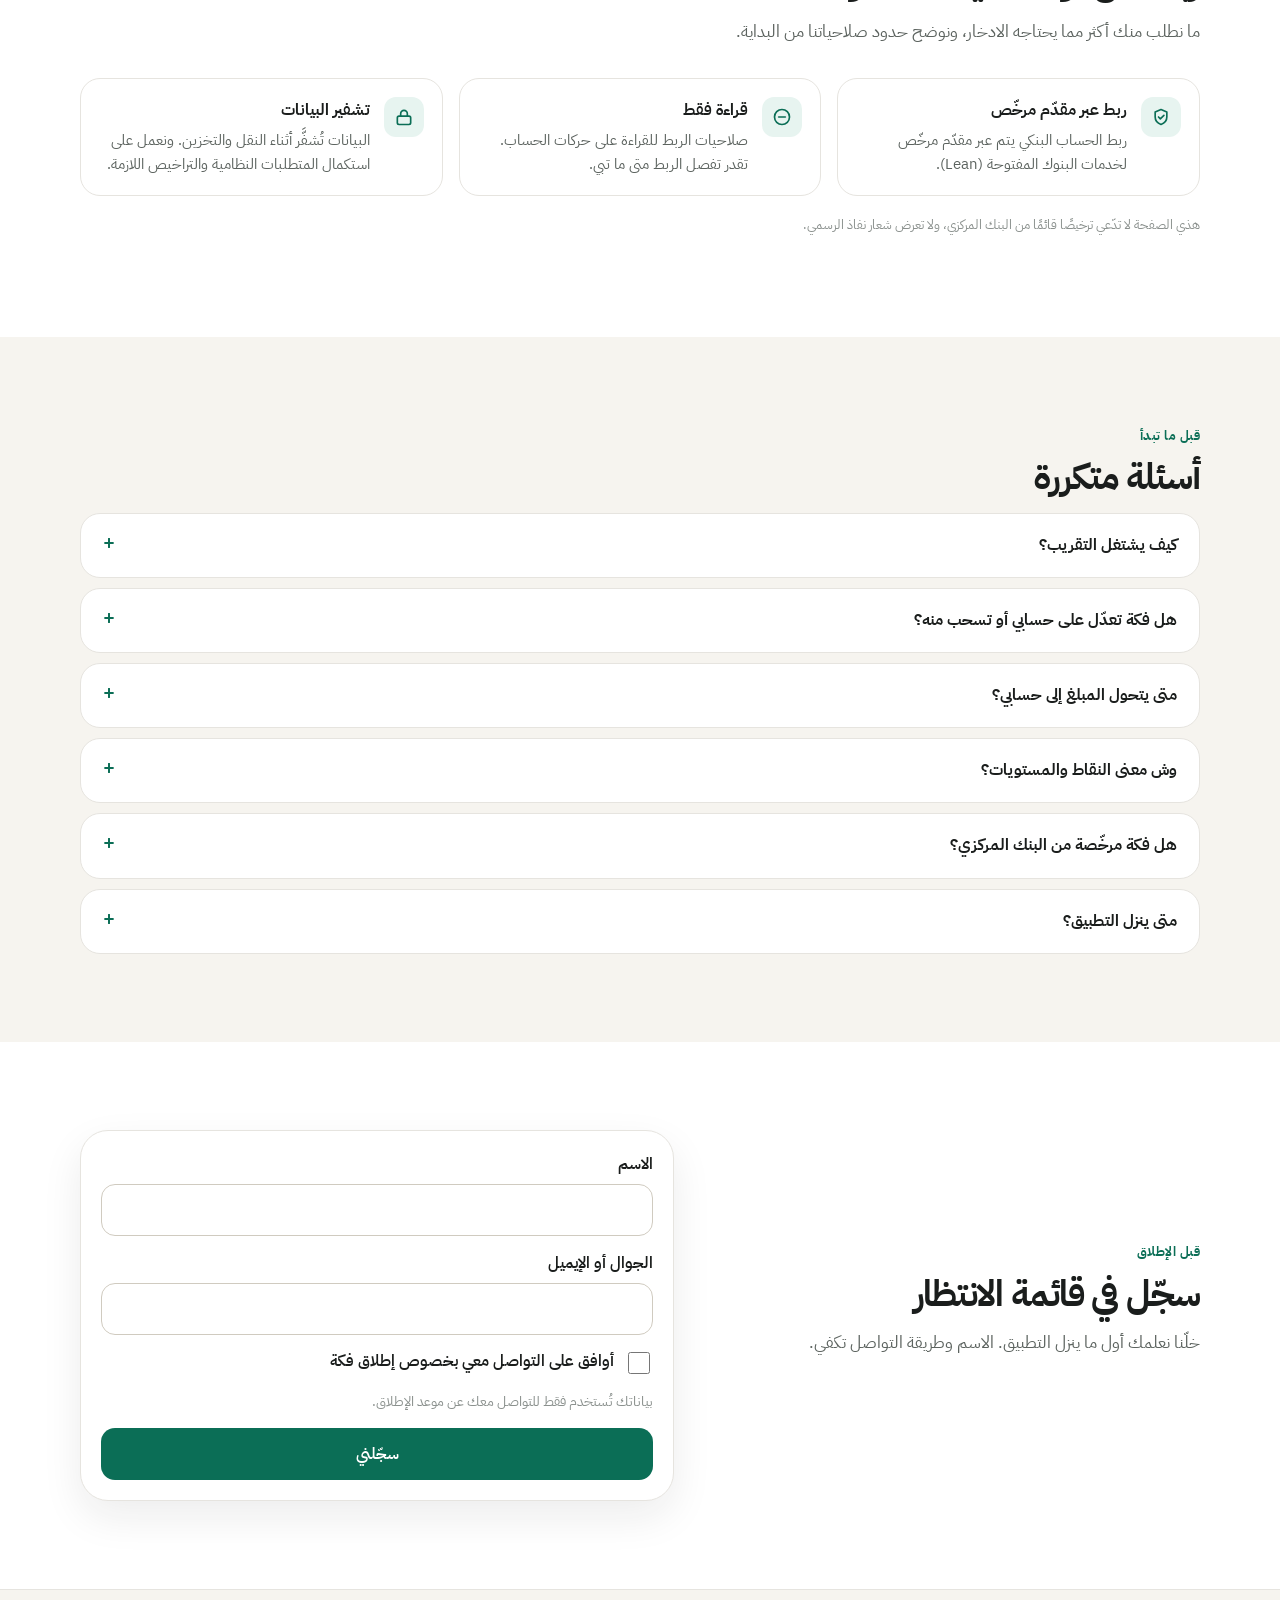
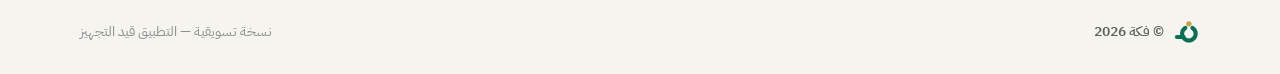
==== commit 275c11c2: "Add a waitlist form to the landing page. Collect a name, phone or email, and launch consent, then sh" ====
--- a/index.html
+++ b/index.html
@@ -10,7 +10,7 @@
   <title>فكة — ادّخر فكة كل عملية تلقائيًا</title>
   <link rel="icon" type="image/png" href="icons/icon-192.png" />
   <link rel="apple-touch-icon" href="icons/apple-touch-icon.png" />
-  <link rel="stylesheet" href="css/landing.css?v=20261116v" />
+  <link rel="stylesheet" href="css/landing.css?v=20261116w" />
 </head>
 <body>
   <header class="site-header" id="top">
@@ -25,6 +25,7 @@
         <a href="#screens">الشاشات</a>
         <a href="#trust">الأمان</a>
         <a href="#faq">أسئلة</a>
+        <a href="#waitlist">قائمة الانتظار</a>
       </nav>
       <a class="header-cta" href="https://fakka-prototype.onrender.com/">جرّب التجريبية</a>
       <button type="button" class="nav-toggle" id="nav-toggle" aria-expanded="false" aria-controls="nav-panel" aria-label="القائمة">
@@ -37,6 +38,7 @@
       <a href="#screens">الشاشات</a>
       <a href="#trust">الأمان</a>
       <a href="#faq">أسئلة</a>
+      <a href="#waitlist">قائمة الانتظار</a>
     </nav>
   </header>
 
@@ -237,9 +239,41 @@
           </details>
           <details>
             <summary>متى ينزل التطبيق؟</summary>
-            <div class="ans">التطبيق قريبًا على <span class="ltr">App Store</span> و<span class="ltr">Google Play</span>. وإلى أن ينزل، تقدر تجرّب النسخة التجريبية للتصميم من الزر في أعلى الصفحة.</div>
-          </details>
-        </div>
+            <div class="ans">التطبيق قريبًا على <span class="ltr">App Store</span> و<span class="ltr">Google Play</span>. سجّل في <a href="#waitlist">قائمة الانتظار</a> وبنراسلك عند الإطلاق، أو جرّب النسخة التجريبية من الزر في أعلى الصفحة.</div>
+          </details>
+        </div>
+      </div>
+    </section>
+    <section class="section alt" id="waitlist">
+      <div class="wrap waitlist-grid">
+        <div>
+          <div class="section-kicker">قبل الإطلاق</div>
+          <h2>سجّل في قائمة الانتظار</h2>
+          <p class="section-lead">خلّنا نعلمك أول ما ينزل التطبيق. الاسم وطريقة التواصل تكفي.</p>
+        </div>
+        <form class="waitlist-card" id="waitlist-form" novalidate>
+          <div class="hp" aria-hidden="true">
+            <label>Company<input type="text" name="company" tabindex="-1" autocomplete="off" /></label>
+          </div>
+          <label class="field">
+            <span>الاسم</span>
+            <input id="wl-name" name="name" type="text" autocomplete="name" maxlength="80" required />
+            <small class="field-error" id="wl-name-error" hidden></small>
+          </label>
+          <label class="field">
+            <span>الجوال أو الإيميل</span>
+            <input id="wl-contact" name="contact" type="text" inputmode="email" autocomplete="email" maxlength="254" required />
+            <small class="field-error" id="wl-contact-error" hidden></small>
+          </label>
+          <label class="consent">
+            <input id="wl-consent" name="consent" type="checkbox" />
+            <span>أوافق على التواصل معي بخصوص إطلاق فكة</span>
+          </label>
+          <small class="field-error" id="wl-consent-error" hidden></small>
+          <p class="waitlist-note">بياناتك تُستخدم فقط للتواصل معك عن موعد الإطلاق.</p>
+          <button class="btn btn-primary waitlist-submit" id="wl-submit" type="submit">سجّلني</button>
+          <p class="form-status" id="wl-status" role="status" hidden></p>
+        </form>
       </div>
     </section>
   </main>
@@ -255,6 +289,109 @@
   </footer>
 
   <script>
+    (function () {
+      var startedAt = Date.now();
+      var form = document.getElementById("waitlist-form");
+      if (form) {
+        var params = new URLSearchParams(window.location.search);
+        form.addEventListener("submit", function (event) {
+          event.preventDefault();
+          var name = document.getElementById("wl-name");
+          var contact = document.getElementById("wl-contact");
+          var consent = document.getElementById("wl-consent");
+          var status = document.getElementById("wl-status");
+          var button = document.getElementById("wl-submit");
+          clearError("wl-name-error");
+          clearError("wl-contact-error");
+          clearError("wl-consent-error");
+          status.hidden = true;
+          status.className = "form-status";
+          var nameValue = name.value.trim();
+          var contactValue = contact.value.trim();
+          var ok = true;
+          if ([...nameValue].length < 2) {
+            showError("wl-name-error", "اكتب اسمك (حرفين على الأقل).");
+            ok = false;
+          }
+          if (!looksLikeContact(contactValue)) {
+            showError("wl-contact-error", "أدخل رقم جوال سعودي أو بريدًا صحيحًا.");
+            ok = false;
+          }
+          if (!consent.checked) {
+            showError("wl-consent-error", "يلزم الموافقة حتى نقدر نتواصل معك.");
+            ok = false;
+          }
+          if (!ok) return;
+          button.disabled = true;
+          button.textContent = "جارٍ الإرسال…";
+          fetch("https://fakka-api.onrender.com/v1/waitlist", {
+            method: "POST",
+            headers: { "Content-Type": "application/json", "Accept": "application/json" },
+            body: JSON.stringify({
+              name: nameValue,
+              contact: contactValue,
+              consent: true,
+              consentText: "أوافق على التواصل معي بخصوص إطلاق فكة",
+              locale: document.documentElement.lang || "ar",
+              source: "landing",
+              utmSource: params.get("utm_source") || undefined,
+              utmMedium: params.get("utm_medium") || undefined,
+              utmCampaign: params.get("utm_campaign") || undefined,
+              utmContent: params.get("utm_content") || undefined,
+              utmTerm: params.get("utm_term") || undefined,
+              company: (form.elements.company && form.elements.company.value) || "",
+              startedAt: startedAt
+            })
+          }).then(function (response) {
+            return response.json().then(function (body) { return { ok: response.ok, status: response.status, body: body }; });
+          }).then(function (result) {
+            if (result.ok && result.body && result.body.alreadyRegistered) {
+              showStatus("هذا التواصل مسجّل من قبل. بنراسلك عند الإطلاق.", "duplicate");
+              return;
+            }
+            if (result.ok) {
+              form.reset();
+              showStatus("تم تسجيلك. بنراسلك لما ينزل التطبيق.", "ok");
+              return;
+            }
+            var code = result.body && result.body.code;
+            if (code === "INVALID_NAME") showError("wl-name-error", "اكتب اسمك (حرفين على الأقل).");
+            else if (code === "INVALID_CONTACT") showError("wl-contact-error", "أدخل رقم جوال سعودي أو بريدًا صحيحًا.");
+            else if (code === "CONSENT_REQUIRED") showError("wl-consent-error", "يلزم الموافقة حتى نقدر نتواصل معك.");
+            else if (code === "TOO_FAST") showStatus("ثواني ونقدر نستلم طلبك.", "err");
+            else if (code === "RATE_LIMITED") showStatus("محاولات كثيرة. حاول بعد قليل.", "err");
+            else showStatus("تعذر الإرسال. تحقق من الاتصال وحاول مرة ثانية.", "err");
+          }).catch(function () {
+            showStatus("تعذر الإرسال. تحقق من الاتصال وحاول مرة ثانية.", "err");
+          }).then(function () {
+            button.disabled = false;
+            button.textContent = "سجّلني";
+          });
+          function showStatus(message, kind) {
+            status.hidden = false;
+            status.textContent = message;
+            status.className = "form-status " + kind;
+          }
+        });
+      }
+      function showError(id, message) {
+        var node = document.getElementById(id);
+        if (!node) return;
+        node.hidden = false;
+        node.textContent = message;
+      }
+      function clearError(id) {
+        var node = document.getElementById(id);
+        if (!node) return;
+        node.hidden = true;
+        node.textContent = "";
+      }
+      function looksLikeContact(value) {
+        if (value.indexOf("@") !== -1) return /^[^\s@]+@[^\s@]+\.[^\s@]+$/.test(value);
+        var digits = value.replace(/[^\d٠-٩۰-۹+]/g, "");
+        return digits.replace(/\D/g, "").length >= 9;
+      }
+    })();
     (function () {
       var header = document.querySelector(".site-header");
       var btn = document.getElementById("nav-toggle");
--- a/css/landing.css
+++ b/css/landing.css
@@ -558,6 +558,61 @@
   .section { padding: 88px 0; }
 }
 
+/* Waitlist — in normal document flow, so the page itself scrolls on iOS. */
+.waitlist-grid { display: grid; gap: 24px; }
+.waitlist-card {
+  position: relative;
+  background: var(--fk-surface);
+  border: 1px solid var(--fk-line);
+  border-radius: var(--fk-radius-xl);
+  box-shadow: var(--fk-shadow);
+  padding: 20px;
+  display: flex;
+  flex-direction: column;
+  gap: 14px;
+}
+.hp {
+  position: absolute;
+  width: 1px;
+  height: 1px;
+  margin: -1px;
+  padding: 0;
+  overflow: hidden;
+  clip: rect(0, 0, 0, 0);
+  white-space: nowrap;
+  border: 0;
+}
+.field { display: flex; flex-direction: column; gap: 6px; font-weight: 600; }
+.field input {
+  width: 100%;
+  min-height: 52px;
+  border: 1px solid var(--fk-line-strong);
+  border-radius: var(--fk-radius-md);
+  padding: 0 14px;
+  font: inherit;
+  background: #fff;
+  color: var(--fk-ink);
+}
+.field input:focus { outline: 2px solid var(--fk-primary); border-color: var(--fk-primary); }
+.consent {
+  display: flex;
+  align-items: flex-start;
+  gap: 10px;
+  font-weight: 600;
+  line-height: 1.6;
+}
+.consent input { width: 22px; height: 22px; margin-top: 3px; flex: 0 0 auto; accent-color: var(--fk-primary); }
+.waitlist-note { margin: 0; color: var(--fk-ink-tertiary); font-size: 13.5px; }
+.waitlist-submit { width: 100%; min-height: 52px; }
+.waitlist-submit:disabled { opacity: 0.7; }
+.field-error { color: #C2302A; font-size: 13px; font-weight: 600; }
+.form-status { margin: 0; font-weight: 700; line-height: 1.6; }
+.form-status.ok, .form-status.duplicate { color: var(--fk-primary); }
+.form-status.err { color: #C2302A; }
+@media (min-width: 800px) {
+  .waitlist-grid { grid-template-columns: 0.9fr 1.1fr; gap: 40px; align-items: center; }
+}
+
 @media (min-width: 1100px) {
   .shot { flex: 1 1 0; max-width: 210px; }
   .showcase-track { overflow-x: visible; }
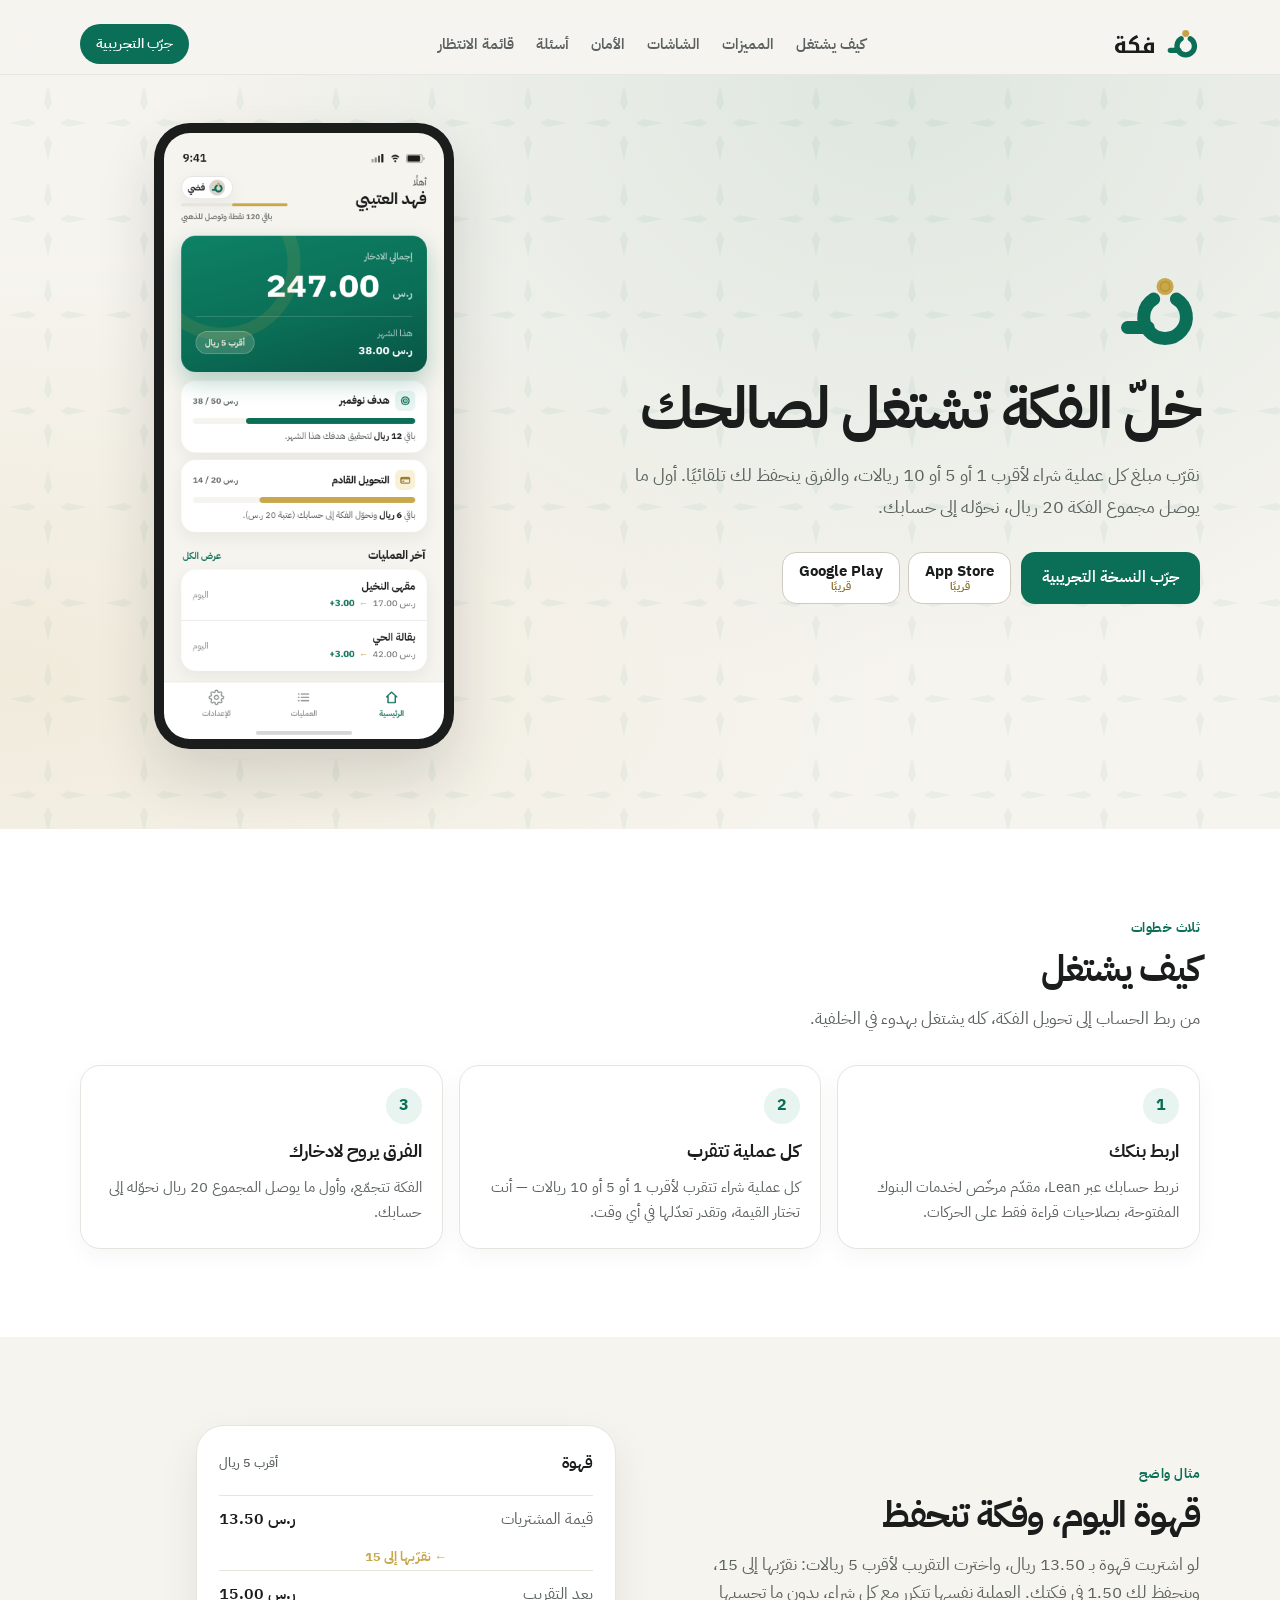
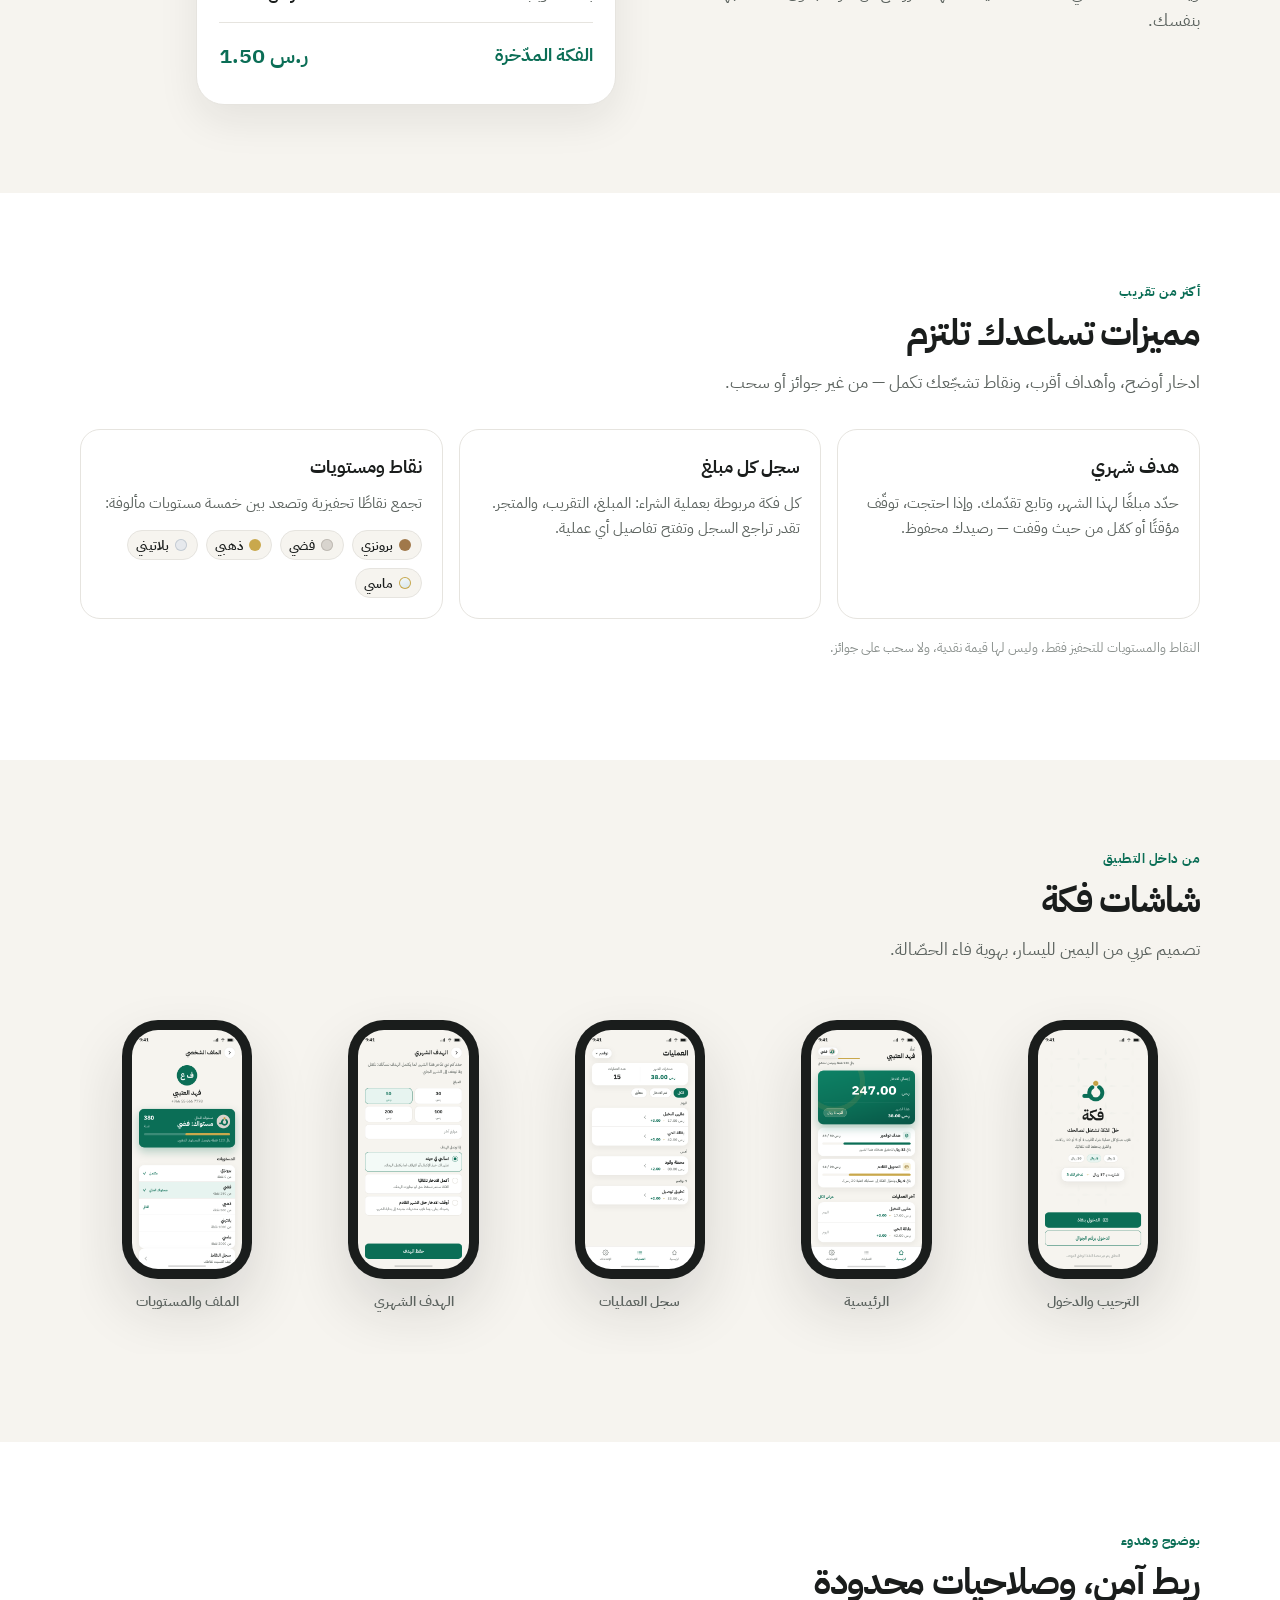
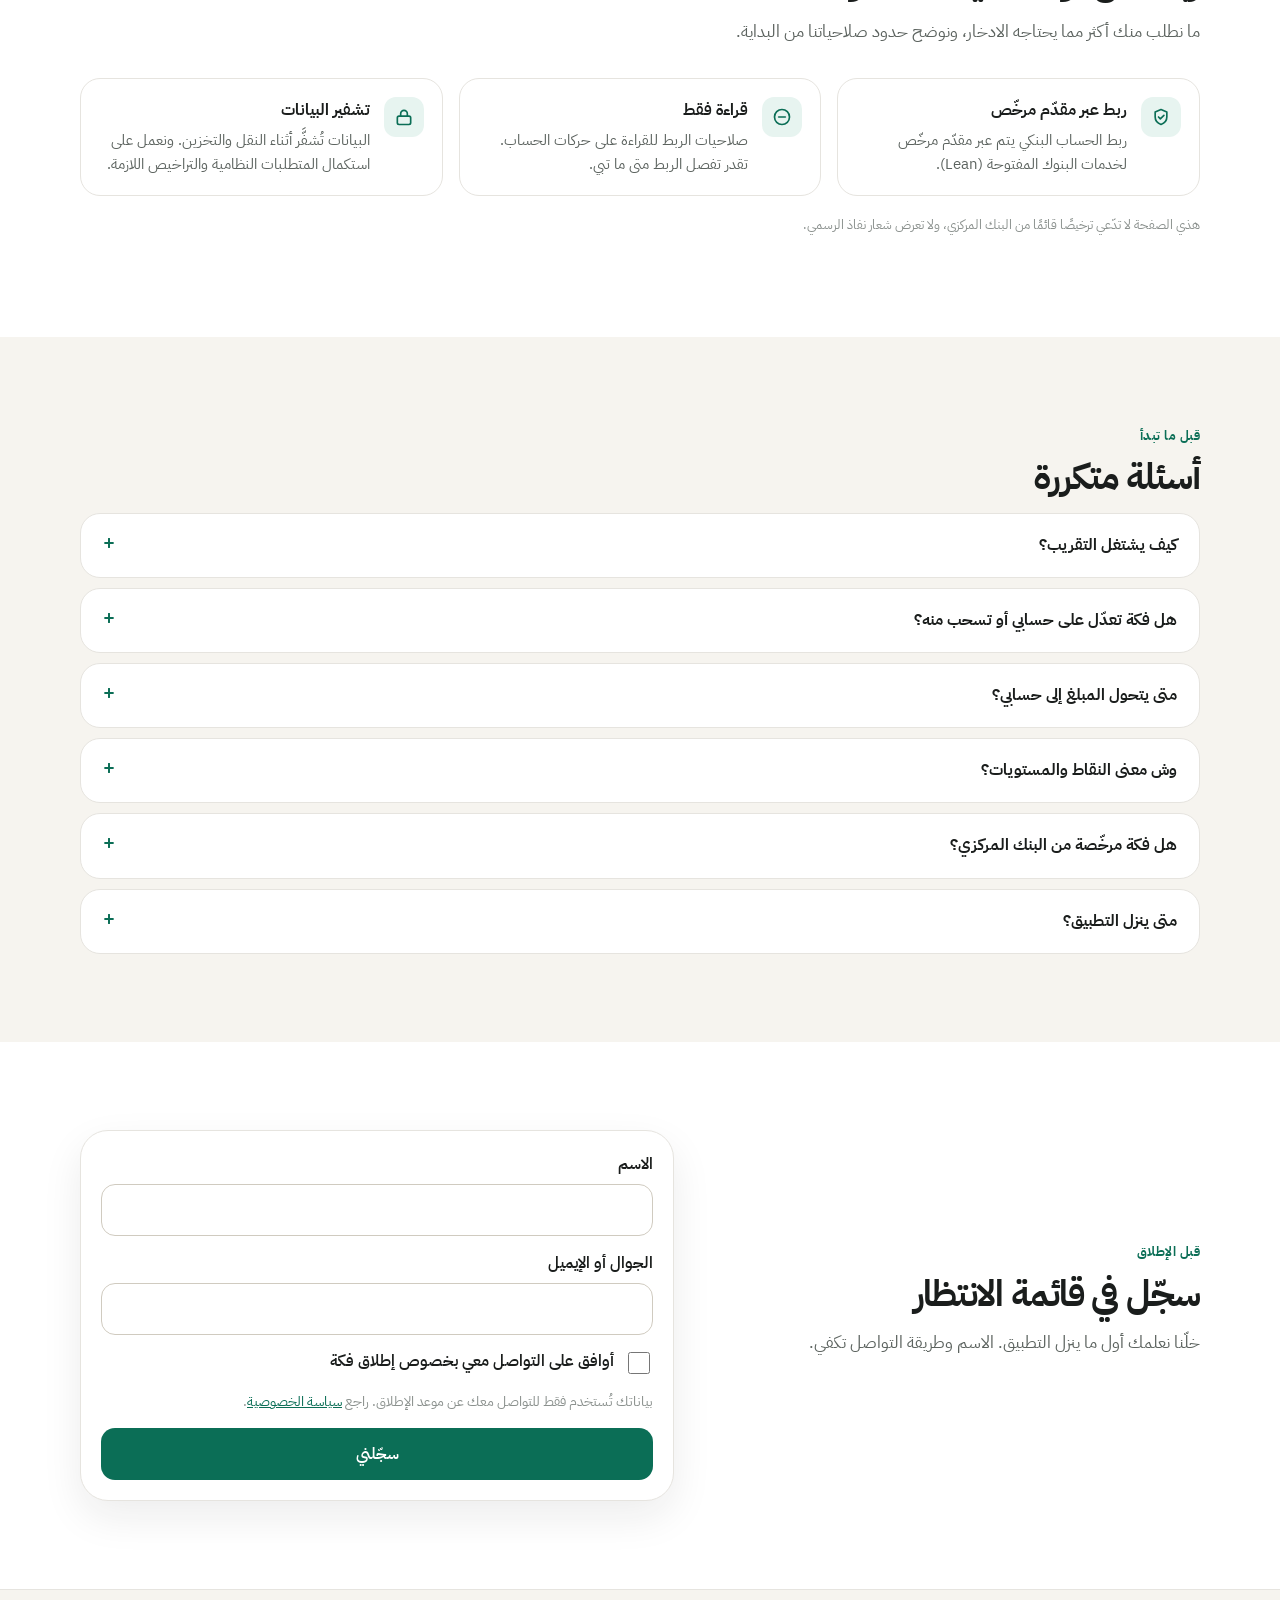
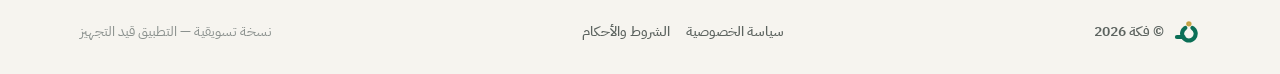
==== commit c788fbd9: "Add draft Arabic privacy policy and terms pages Link both documents from the landing footer so store" ====
--- a/index.html
+++ b/index.html
@@ -10,7 +10,7 @@
   <title>فكة — ادّخر فكة كل عملية تلقائيًا</title>
   <link rel="icon" type="image/png" href="icons/icon-192.png" />
   <link rel="apple-touch-icon" href="icons/apple-touch-icon.png" />
-  <link rel="stylesheet" href="css/landing.css?v=20261116w" />
+  <link rel="stylesheet" href="css/landing.css?v=20261116y" />
 </head>
 <body>
   <header class="site-header" id="top">
@@ -270,7 +270,7 @@
             <span>أوافق على التواصل معي بخصوص إطلاق فكة</span>
           </label>
           <small class="field-error" id="wl-consent-error" hidden></small>
-          <p class="waitlist-note">بياناتك تُستخدم فقط للتواصل معك عن موعد الإطلاق.</p>
+          <p class="waitlist-note">بياناتك تُستخدم فقط للتواصل معك عن موعد الإطلاق. راجع <a href="privacy.html">سياسة الخصوصية</a>.</p>
           <button class="btn btn-primary waitlist-submit" id="wl-submit" type="submit">سجّلني</button>
           <p class="form-status" id="wl-status" role="status" hidden></p>
         </form>
@@ -284,6 +284,10 @@
         <img src="img/logo/mark.svg" width="28" height="28" alt="" />
         <span>© فكة 2026</span>
       </div>
+      <nav class="footer-links" aria-label="الصفحات النظامية">
+        <a href="privacy.html">سياسة الخصوصية</a>
+        <a href="terms.html">الشروط والأحكام</a>
+      </nav>
       <div>نسخة تسويقية — التطبيق قيد التجهيز</div>
     </div>
   </footer>
--- a/css/landing.css
+++ b/css/landing.css
@@ -543,6 +543,23 @@
 }
 .footer-brand { display: flex; align-items: center; gap: 8px; color: var(--fk-ink-secondary); font-weight: 600; }
 .footer-brand img { width: 28px; height: 28px; }
+.footer-links {
+  display: flex;
+  flex-wrap: wrap;
+  gap: 8px 16px;
+  align-items: center;
+}
+.footer-links a {
+  color: var(--fk-ink-secondary);
+  text-decoration: none;
+  font-weight: 500;
+}
+.footer-links a:hover,
+.footer-links a[aria-current="page"] {
+  color: var(--fk-primary);
+  text-decoration: underline;
+}
+
 
 @media (min-width: 800px) {
   :root { --pad: 32px; }
